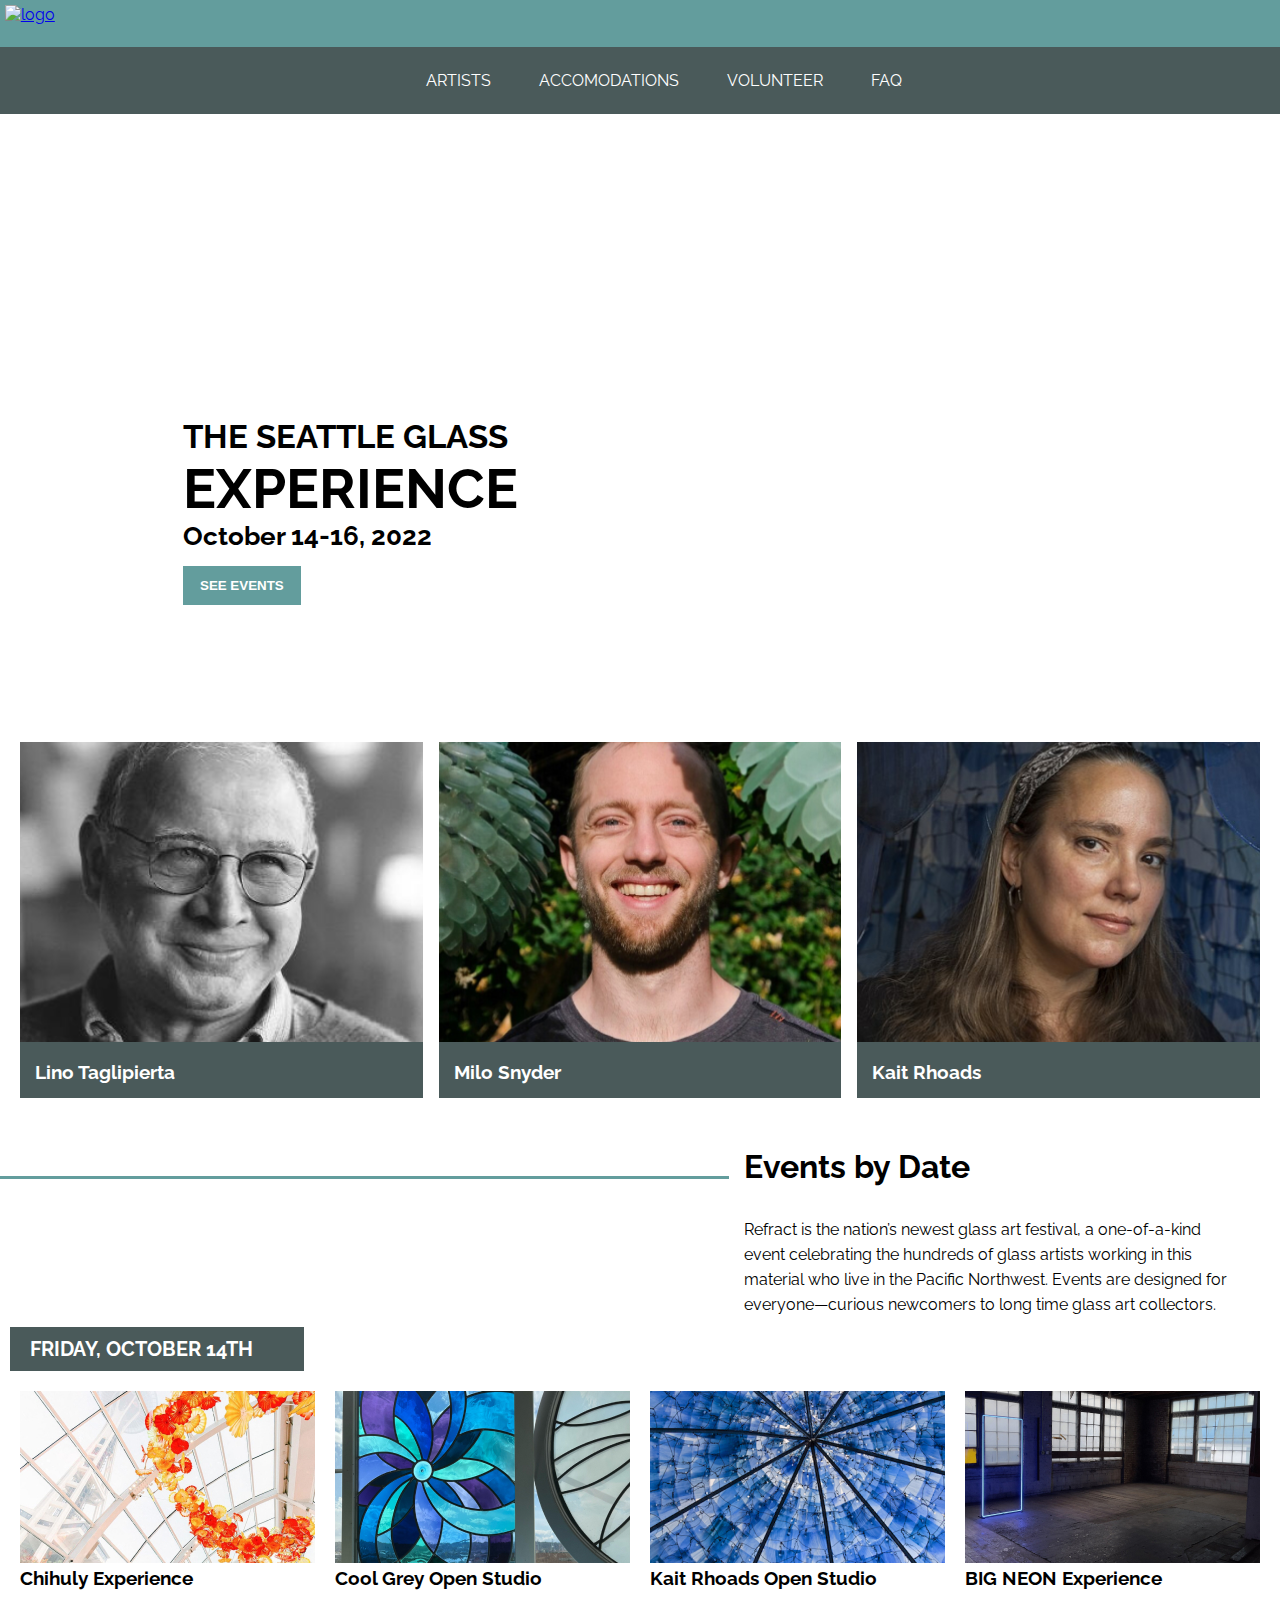
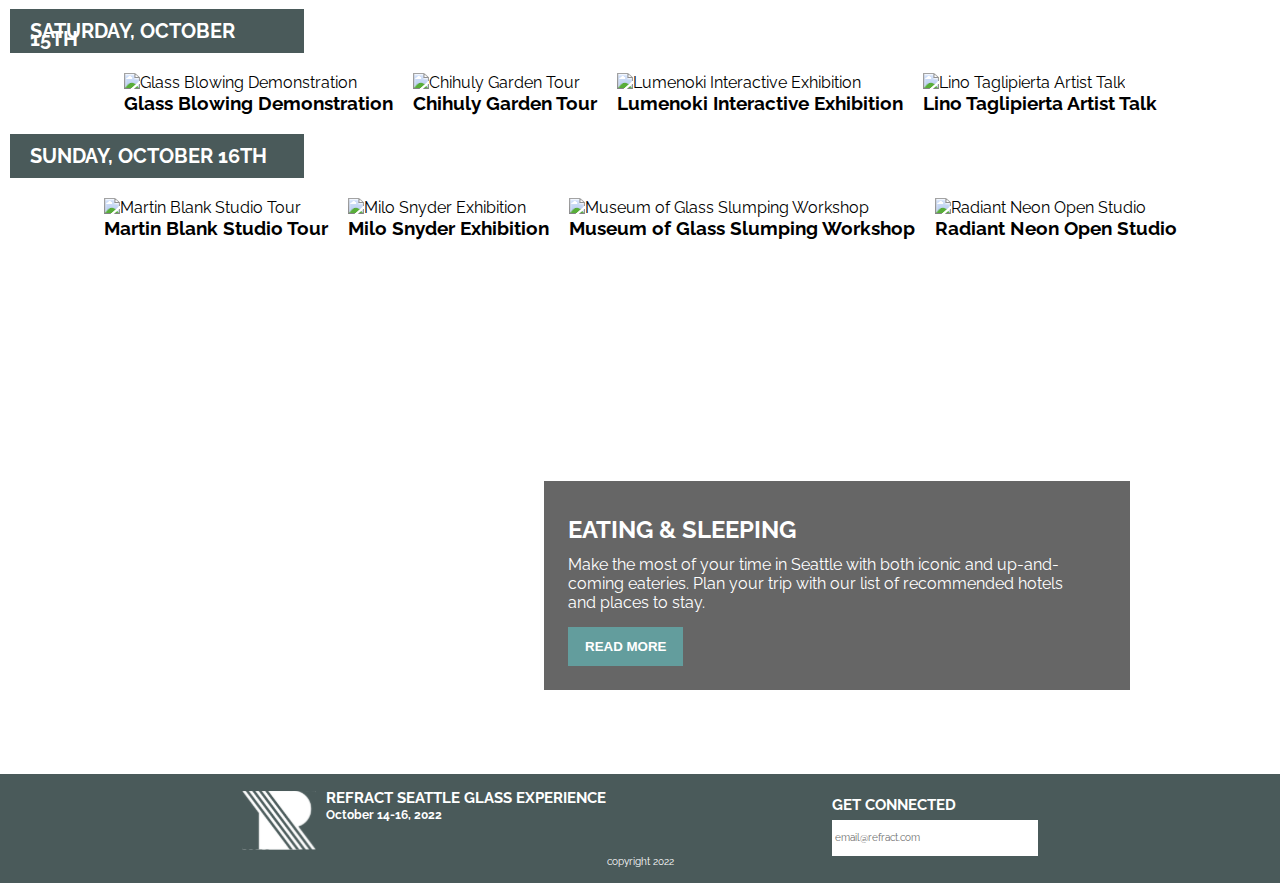
==== index.html @ 66108c9a "classwork 12-6" ====
<!DOCTYPE html>
<html lang="en">
<head>
    <meta charset="UTF-8">
    <meta http-equiv="X-UA-Compatible" content="IE=edge">
    <meta name="viewport" content="width=device-width, initial-scale=1.0">
    <title>Event Page</title>
    <link rel="stylesheet" href="style.css">
    <link rel="stylesheet" href="https://cdnjs.cloudflare.com/ajax/libs/font-awesome/6.2.0/css/all.min.css" integrity="sha512-xh6O/CkQoPOWDdYTDqeRdPCVd1SpvCA9XXcUnZS2FmJNp1coAFzvtCN9BmamE+4aHK8yyUHUSCcJHgXloTyT2A==" crossorigin="anonymous" referrerpolicy="no-referrer" />
</head>
<body>

<!--navigation-->

    <div class="top-nav">
        <div class="logo">
        <a href="index.html"><img src="images/Logo.svg" alt="logo"></a>
        </div>

        <div class="top-social">
            <i class="fa-brands fa-instagram"></i>
            <i class="fa-brands fa-square-facebook"></i>
        </div>

    </div>

    <div class="navigation">        
        <input type="checkbox" id="nav-toggle" class="nav-toggle">
        <label for="nav-toggle" class="nav-toggle-label">
          <span><i class="fa-solid fa-bars"></i></span>  
        </label>
        
        <nav>
            <ul>
                <li><a href="artists.html">Artists</a></li>
                <li><a href="Accomodations.html">Accomodations</a><li>
                <li><a href="Volunteer.html">Volunteer</a><li></li>
                <li><a href="FAQ.html">FAQ</a></li>
            </ul>
        </nav>
      </div>
    
<!--hero-->

      <div class="content-hero">
        <div class="container-hero">

        <div class="hero-title">
        <h2>The Seattle Glass</h2>
        <h1> Experience</h1>
        <h3>October 14-16, 2022</h3>
        <button>SEE EVENTS</button>
        </div>
          
       
         </div>   
         </div> 

<!--artist cards-->

         <div class="container-card">

            <div class="artist-card">
             <img src="images/lino.jpg" alt="Lino Taglipierta">   
            <h3>Lino Taglipierta</h3>
            </div>   

            <div class="artist-card">
                <img src="images/milo.jpg" alt="Milo Snyder">
            <h3>Milo Snyder</h3>
            </div>  

            <div class="artist-card">
                <img src="images/kait.jpg" alt="Kait Rhoads">
            <h3>Kait Rhoads</h3>
            </div>  

        </div> 


<!--events section-->

<div class="events">
   
    <div class="line">
        <p></p>
    </div>
   <div class="events-content"> 
<h1>Events by Date</h1>
<p>Refract is the nation’s newest glass art festival, a one-of-a-kind event celebrating the hundreds of glass artists working in this material who live in the Pacific Northwest. Events are designed for everyone—curious newcomers to long time glass art collectors. </p>
</div>
</div>

<!--event dates and small cards-->

<!--ROW 1-->
<div class="events-title">
    <h2>Friday, October 14th</h2>
    </div>


<div class="container-events">


<div class="events-card">
    
     <img src="images/Event 1.jpg" alt="Chihuly Experience">   
    <h3>Chihuly Experience</h3>
    </div>  

 <div class="events-card">
    
    <img src="images/Event 2.jpg" alt="Cool Grey Open Studio">   
   <h3>Cool Grey Open Studio</h3>
       </div> 

       <div class="events-card">
    
<img src="images/Event 3.jpg" alt="Kait Rhoads Open Studio">   
       <h3>Kait Rhoads Open Studio</h3>
           </div> 

           <div class="events-card">
    
<img src="images/Event 4.jpg" alt="BIG NEON Experience">   
           <h3>BIG NEON Experience</h3>
               </div> 

    </div>

<!--ROW 2-->
    <div class="events-title">
        <h2>Saturday, October 15th</h2>
        </div>
    
    
    <div class="container-events">
    
    
    <div class="events-card">
        
         <img src="images/Event 5.jpg" alt="Glass Blowing Demonstration">   
        <h3>Glass Blowing Demonstration</h3>
        </div>  
    
     <div class="events-card">
        
        <img src="images/Event 6.jpg" alt="Chihuly Garden Tour">   
       <h3>Chihuly Garden Tour</h3>
           </div> 
    
           <div class="events-card">
        
    <img src="images/Event 7.jpg" alt="Lumenoki Interactive Exhibition">   
           <h3>Lumenoki Interactive Exhibition</h3>
               </div> 
    
               <div class="events-card">
        
    <img src="images/Event 8.jpg" alt="Lino Taglipierta Artist Talk">   
               <h3>Lino Taglipierta Artist Talk</h3>
                   </div> 
    
        </div>

<!--ROW 3-->
    <div class="events-title">
        <h2>Sunday, October 16th</h2>
        </div>
    
    
    <div class="container-events">
    
    
    <div class="events-card">
        
         <img src="images/Event 9.jpg" alt="Martin Blank Studio Tour">   
        <h3>Martin Blank Studio Tour</h3>
        </div>  
    
     <div class="events-card">
        
        <img src="images/Event 10.jpg" alt="Milo Snyder Exhibition">   
       <h3>Milo Snyder Exhibition</h3>
           </div> 
    
           <div class="events-card">
        
    <img src="images/Event 11 (1).jpg" alt="Museum of Glass Slumping Workshop">   
           <h3>Museum of Glass Slumping Workshop</h3>
               </div> 
    
               <div class="events-card">
        
    <img src="images/Event 12.jpg" alt="Radiant Neon Open Studio">   
               <h3>Radiant Neon Open Studio</h3>
                   </div> 
    
        </div>


<!--Eating and Sleeping bottom section-->


<div class="content-eating">
    <div class="eating-title">
        <h2>Eating & Sleeping</h2>

        <p>
            Make the most of your time in Seattle with both iconic 
            and up-and-coming eateries. Plan your trip with our list of recommended hotels and places to stay. 
            </p>
            <a href="accomodations.html"><button>READ MORE</button></a>
            
        </div>

</div>


<!--Footer-->


<footer>
        

    <div class="footer-content">
        <div class="footer-id">
            <div class="footer-logo">
                <img src="images/refract_whiteR 1.svg" alt="logo">
            </div>

            <div class="footer-title">
                <h2>Refract Seattle Glass Experience</h2>
                <h3>October 14-16, 2022</h3>
                <div class="bottom-social">
                    <i class="fa-brands fa-instagram"></i>
                    <i class="fa-brands fa-square-facebook"></i>
                </div>
                </div>
            </div>

            



        <div class="get-connected">
            <h2>GET CONNECTED</h2>
<form action="get connected">email@refract.com</form>

        </div>
    </div>

<div class="copyright">
<p>copyright 2022</p>
</div>
</footer>



<!--random comment-->

</body>
</html>
---- style.css ----
@import url('https://fonts.googleapis.com/css2?family=Raleway:wght@400;500;600;700&display=swap');


* {
    padding: 0;
    margin:  0;
}

    /* basic format / style */

body {
        color:white;
        font-family: 'Raleway', sans-serif;
    }


 h2 {
    font-family: 'Raleway', sans-serif;
    text-transform: uppercase;
 }   
button {
    padding: 10px 15px;
    margin-top: 15px;
    border: 2pt solid #639D9D;
    background: #639D9D;
    color: white;
    font-weight: bold;
  }

button:hover {
    padding: 10px 15px;
    margin-top: 15px;
    border: 2pt solid #639D9D;
    background: white;
    color: #639D9D;
}

    /* navigation */

.top-nav {
    background: #639D9D;
    display: flex;
    justify-content: space-between;
    padding: .3em;
    position: sticky;
    top: 0;
    z-index: 999;
}

.navigation {
    background: #4A5A5A;
    font-family: 'Raleway', sans-serif;
    font-weight: 400;
    text-transform: uppercase;
    text-align: center;
    position: fixed;
    width: 100%;
    z-index: 999;
      }

nav ul {
    
    display: flex;
    justify-content: center; 
    margin: 1.5em;
      }

nav a {
    color: white; 
    text-decoration: none;
    margin-left: 3em;
}

nav li {
    list-style-type: none;
      }

nav a:hover {
    color: #FEF1C1;
    }
      
.top-social i {
    font-size: 2em;
    color: white;
    margin: 5px;
}

.top-social i:hover {
    color: #FEF1C1;
}

.nav-toggle {
    display: none;
  }

  .nav-toggle-label {
    position: absolute;
    top: 0;
    left: 0;
    margin-left: 1em;
    height: 100%;
    display: flex;
    align-items: center;
  }
  
  .nav-toggle-label span {
      font-size: 1.5em;
    }

  .nav-toggle:checked ~ nav {
      transform: scale(1,1);
    }

    @media screen and (min-width: 600px) {
      .nav-toggle-label {
        display: none;
      }


    
    /* hero content */

.content-hero {
    height: 75vh;
    background-image:url(images/Hero\ Image\ \(2\).jpg) ;
    z-index:0;
    color: white;
    background-size: cover;
    position: relative;
}

.hero-title {
    padding: 1.5em;
    background: rgba(255,255,255, .9);
    color: black;
    font-family: 'Raleway', sans-serif;
    position: absolute;
    top: 30%;
    left: 150px;
    font-size: 22px;
}

.hero-title h1 {
  text-transform: uppercase;
  font-size: 55px;
}


/*
.container-hero {
    width: 80%;
    margin: 0 auto;
    padding-top: 5em;
    
    }
    */



    /* cards content */

    .container-card {
        display: grid;
        grid-template-columns: repeat(3, 1fr);
        gap: 1em;
        /* font-family: sans-serif;  */
        margin: 20px;
      }

    .artist-card {
        background: #4A5A5A;
    }

    .artist-card h3 {
        margin: 15px;
      }

      .artist-card img {
          width: 100%;
          height: 300px;
          object-fit: cover;
      }

  /* media quereies for artist cards */
      @media (max-width: 800px) {
        .container-card {
          grid-template-columns: repeat(2, 1fr);
        }
      }

      @media (max-width: 600px) {
        .container-card {
          display: block;
        }
      }


       /* events section */
.events {
    margin-top: 50px;
    display: flex;
    gap: 15px;
    align-items: flex-start;
}

/* events header and paragraph */
       .line {
        margin-top: 28px;
           width: 60%;
           border-top: solid 3px #639D9D;
       }
       .events-content {
           width: 40%;
           padding-right: 50px;
       }
       .events h1 {
        color: black;
        margin-right: 20px;
        margin-bottom: 1em;
       }

       .events-content p {
           color: black;
           margin-top: 15px;
           font-size: 16px;
           line-height: 25px;
       }

/* event date and small cards */
       .events-title {
        padding: 1.5em;
        background: #4A5A5A;
        position: relative;
        margin: 10px;
        width: 255px;
        height: 5px;
        line-height: 8px;
        font-size: 13px;
        z-index: 0;
    }

       .container-events {
        display: flex;
        justify-content: center;
        flex: 25%;
        margin: 10px;
    }

    .container-events h2 {
        color: black;
        background:rgba(255,255,255, .3);
    }

       .events-card {
            margin: 10px;
           object-fit: cover;
           background:white;
            color: black;
            column-gap: 10px;
       }

       .events-card img {
            width:100%;
           object-fit:cover;
       }

/* events cards media queries */

       @media screen and (max-width: 800px) {
        .container-events {
            display: flex;
            flex-wrap: wrap;
            flex: 50%;
            margin: 10px;
        }

        .events-title {
            padding: 1.5em;
        }
      }

       @media screen and (max-width: 600px) {
        .container-events {
        flex-direction: column;
        column-gap: 20px;
        row-gap: 100px;
        margin: 38px;
        }

        
      }



/* Eating and Sleeping bottom section */

.content-eating {
    height: 50vh;
    background-image:url(images/eat-sleep-background.jpg) ;
    z-index:0;
    color: white;
    background-size: cover;
    position: relative;
    margin-top: 75px;
}

.eating-title {
    padding: 1.5em;
    background: rgba(0,0,0, .6);
    position: absolute;
    top: 35%;
    right: 150px;
    width: 40%;
    padding-right: 50px;
}

.eating p {
    position: absolute;
    font-size: 16px;
    line-height: 25px;
}

.eating-title h2 {
  line-height: 50px;
}



/* ARTISTS PAGE */

/* hero content */

.content-hero-artists {
    height: 60vh;
    background-image:url(images/featured-artists-hero\ \(1\).jpg) ;
    z-index:0;
    color: white;
    background-size: cover;
    position: relative;
}

.hero-title {
    padding: 1.5em;
    background: rgba(255,255,255, .3);
    color: black;
    position: absolute;
    top: 50%;
    left: 150px;
}

 
/* artist bios and cards */


/* LINO */
.container-images {
    margin: 40px auto;
    width: 80%;
    display: flex;
    justify-content: center;
    gap: 1em;
  }

  .container-images div {
      flex: 1;
  }
  
 
  .card {
    background: #4A5A5A;
    padding: 2em;
    line-height: 1.3em;
  }

  .card p {
    line-height: 25px;
  }

.card-image div {
    height: 50%;
}

.card-image div:first-child {
    padding-bottom: 1em;
}

  .card-image img {
      width: 100%;
      height: 100%;
      object-fit: cover;
  }

  .profile h3 {
    line-height: 40px;
  }


  /* MILO */

  




/* EATING & SLEEPING PAGE */

/* hero content */

.content-hero-eating {
    height: 60vh;
    background-image:url(images/eat-sleep-hero.jpg) ;
    z-index:0;
    color: white;
    background-size: cover;
    position: relative;
}

.hero-title {
    padding: 1.5em;
    background: rgba(255,255,255, .3);
    color: black;
    position: absolute;
    top: 50%;
    left: 150px;
}


/* hotels content */

 .container-hotel {
        max-width: 900px;
        margin: auto;
        overflow: auto;
        padding: 2rem;
      }

  


  .hotel-img {
      width: 100%;
      height: 300px;
      object-fit: cover;
  }

  .hotel-info {
    width: 100%;
    height: 300px;
    object-fit: cover;
    color: black;
  }

  .card-hotel {
    display: flex;
    background: white;
    margin-left: 2rem;
    color: black;
    padding: 2em;
  }
  
  .card-hotel img {
    width: 400px;
    object-fit: cover;
  }
  
  .card-hotel h3 {
    margin-bottom: 15px;
  }

.card-hotel p {
  margin-top: 15px;
}
  
  
  .card-hotel > div {
    padding: 2rem;
  }
  
  
  .card-hotel a {
    display: inline-block;
    padding: .8rem 1.8rem;
    margin-top: 2rem;
    border: 2pt solid #639D9D;
    background: #639D9D;
    color: white;
    font-weight: bold;
    text-decoration: none;
    text-transform: uppercase;
  }
  
  .card-hotel a:hover {
    border: 2pt solid #639D9D;
    background: white;
    color: #639D9D;
  }

  .hotel-line {
    width: 30%;
    border-top: solid 3px #639D9D;
  }
  
  
  @media(max-width: 700px) {
    .card-hotel {
      display: block;
    }
  }

/* food content */
  .card-food {
    display: flex;
    flex-direction: row-reverse;
    background: white;
    margin-left: 2rem;
    color: black;
    padding: 2em;
  }
  
  .card-food img {
    width: 400px;
    object-fit: cover;
  }
  
  .card-food h3 {
    margin-bottom: 15px;
  }

  .card-food p {
    margin-top: 15px;
  }

  .food-line {
    width: 30%;
    border-top: solid 3px #639D9D;
  }
  
  
  .card-food > div {
    padding: 2rem;
  }
  
  
  .card-food a {
    display: inline-block;
    padding: .8rem 1.8rem;
    margin-top: 2rem;
    border: 2pt solid #639D9D;
    background: #639D9D;
    color: white;
    font-weight: bold;
    text-decoration: none;
    text-transform: uppercase;
  }
  
  .card-food a:hover {
    border: 2pt solid #639D9D;
    background: white;
    color: #639D9D;
  }
  
  
  @media(max-width: 700px) {
    .card-food {
      display: block;
    }
  }
  





/* VOLUNTEER PAGE */

/* hero content */

.content-hero-volunteer {
    height: 60vh;
    background-image:url(images/volunteer-hero.jpg) ;
    z-index:0;
    color: white;
    background-size: cover;
    position: relative;
}

.hero-title {
    padding: 1.5em;
    background: rgba(255,255,255, .3);
    color: black;
    font-family: 'Raleway', sans-serif;
    position: absolute;
    top: 50%;
    left: 150px;
}


.intro {
    max-width: 700px;
    margin: 50px auto 0;
    display: flex;
    align-items: center;
}
.intro p {
    color: black;
}


.form-container {
    width: 700px;
    margin: 15px;
    display: flex;
    justify-content: center; 
    
  }

  .form-content {
    text-align: left;
  }
  
  .form {
    /* width: 620px; */
    padding: 3em;
    /* justify-content: center; */
  }
  
  form div {
    margin: 15px;
  }
  
  label {
    line-height: 2.5;
    font-size: .8em;
    margin: 10px;
  }
  
  form input {
    padding: 5px;
    width: 100%;
    border: none;
    border-bottom: 1px solid #333;
    border-left: 1px solid #333;
    
  }
  
  .agree input {
    width: auto;
  }
  
   /* background: rgba(255,255,255,.75) */




/* FAQ PAGE */

/* hero content */

.content-hero-faq {
    height: 60vh;
    background-image:url(images/FAQ-hero.jpg) ;
    z-index:0;
    color: white;
    background-size: cover;
    position: relative;
}

.hero-title {
    padding: 1.5em;
    background: rgba(255,255,255, .3);
    color: black;
    position: absolute;
    top: 50%;
    left: 150px;
}

.questions {
    color: black; 
    margin: 200px;
    margin-top: 50px;

}

.questions h3 {
    line-height: 25px;
    margin-top: 30px;
    font-family: 'Raleway', sans-serif;
}


.faq-card {
    display: flex;
    align-items: center;
    padding: 20px;
}

.faq-card image {
   padding: 55px;
}

.faq-card-content {
    padding: 55px;
}


/* Footer */

footer {
    background: #4A5A5A;
    text-align: left;
    padding: 1em;

}


.footer-id {
    display: flex;
    gap: 10px;
    font-size: 10px;
    line-height: 17px;
}




.footer-content {
    display: flex;
    justify-content: space-evenly;
}

footer img {
    height: 60px;
}

.bottom-social i {
    font-size: 25px;
    color: white;
    line-height: 35px;
}

.get-connected {
    font-size: 10px;
    line-height: 3em;
}

form {
    width: 200px;
    background:white;
    color: #6e6e6e;
    padding: 3px;
  } 

.copyright p {
    text-align: center;
    font-size: 10px;
}
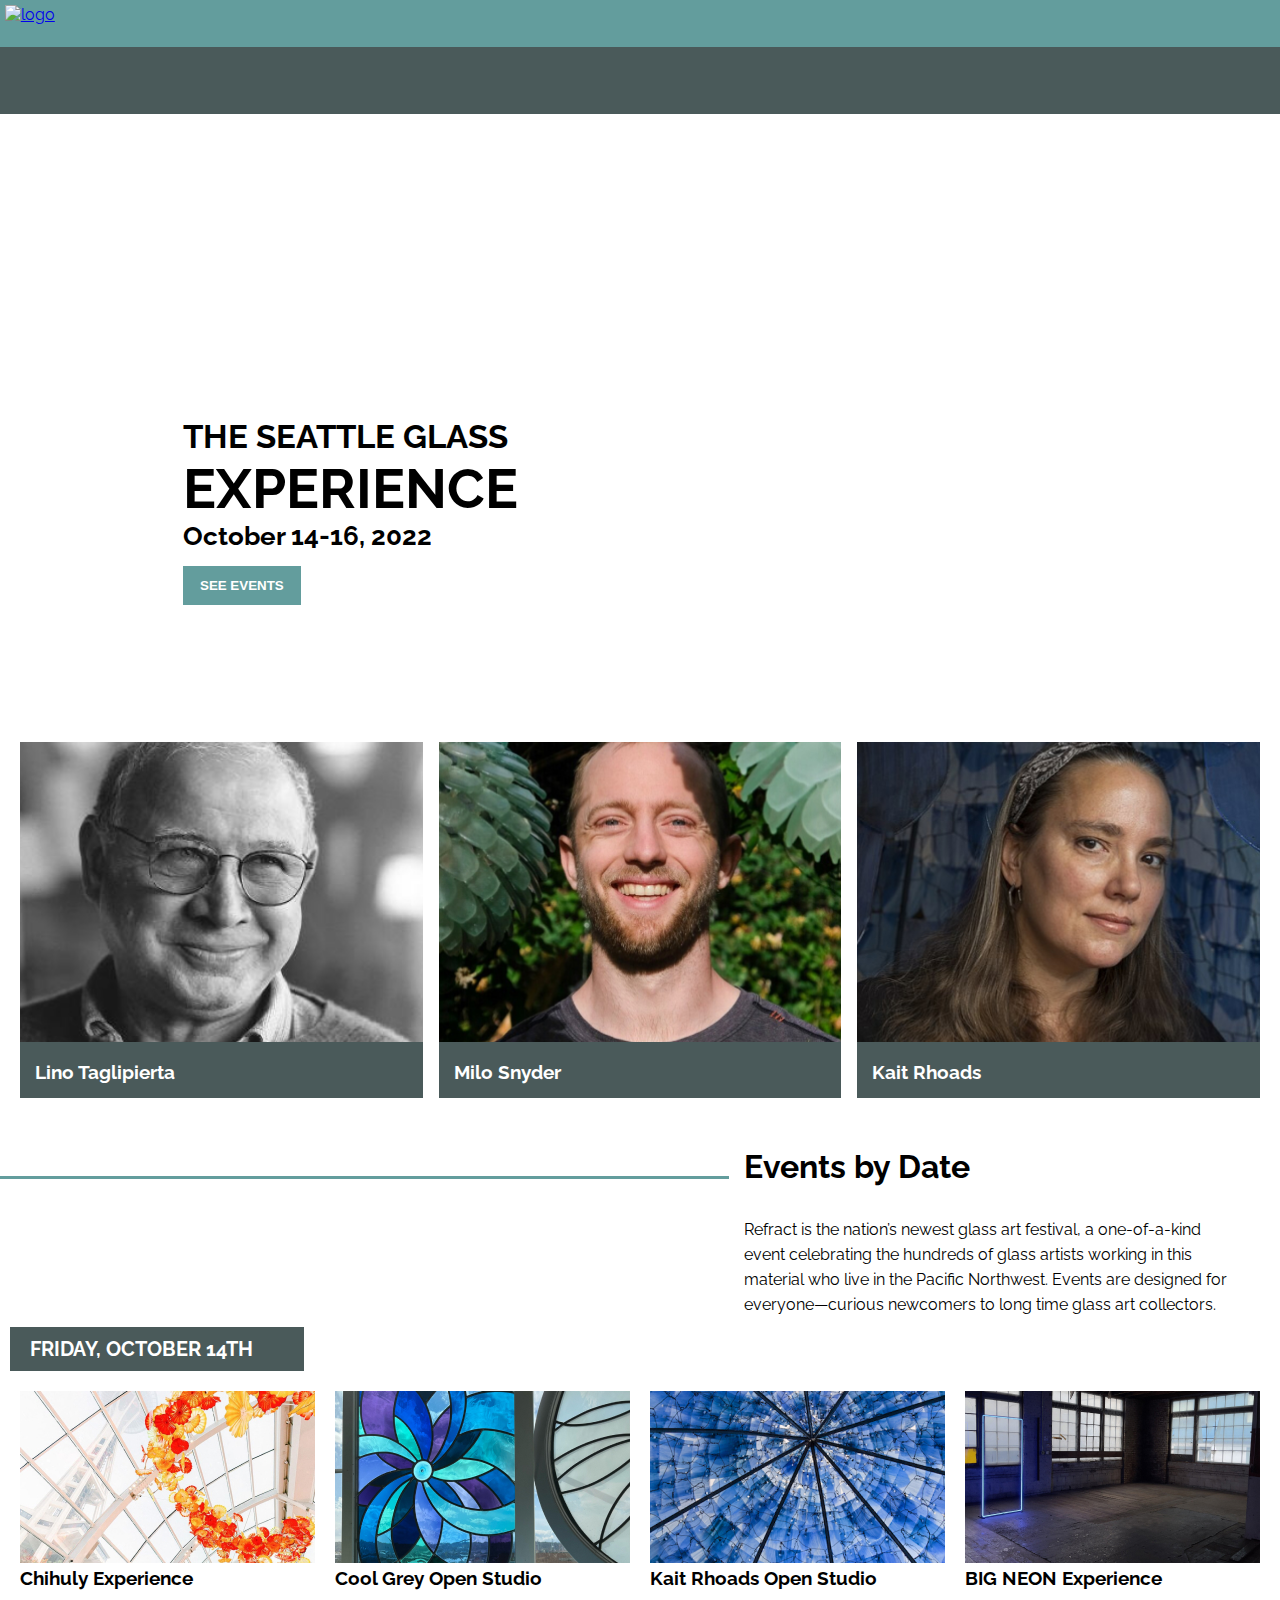
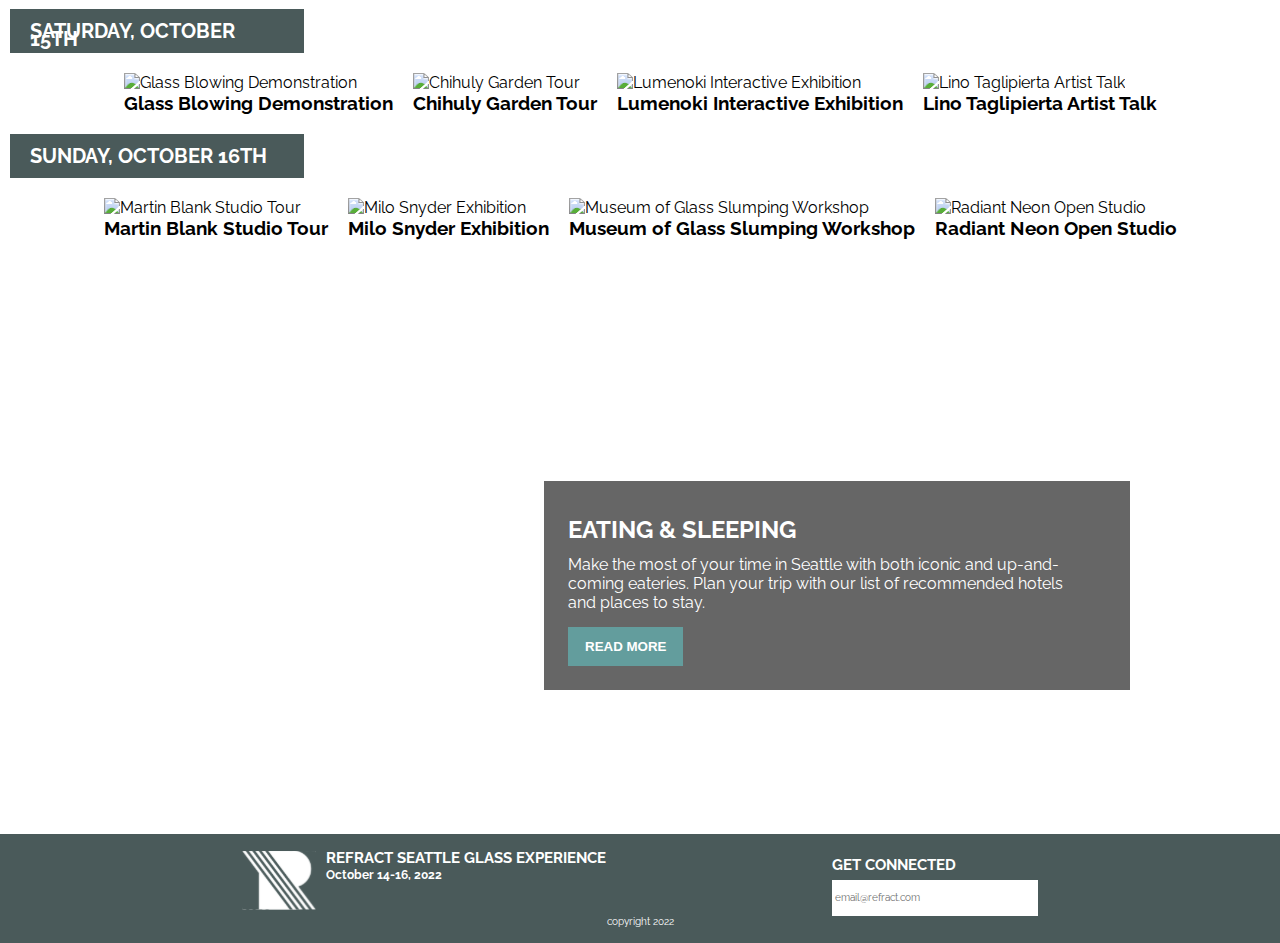
==== commit 42cff76e: "no" ====
--- a/index.html
+++ b/index.html
@@ -33,8 +33,8 @@
         <nav>
             <ul>
                 <li><a href="artists.html">Artists</a></li>
-                <li><a href="Accomodations.html">Accomodations</a><li>
-                <li><a href="Volunteer.html">Volunteer</a><li></li>
+                <li><a href="Accomodations.html">Accomodations</a></li>
+                <li><a href="Volunteer.html">Volunteer</a></li>
                 <li><a href="FAQ.html">FAQ</a></li>
             </ul>
         </nav>
--- a/style.css
+++ b/style.css
@@ -9,7 +9,7 @@
     /* basic format / style */
 
 body {
-        color:white;
+        color:black;
         font-family: 'Raleway', sans-serif;
     }
 
@@ -17,6 +17,7 @@
  h2 {
     font-family: 'Raleway', sans-serif;
     text-transform: uppercase;
+    
  }   
 button {
     padding: 10px 15px;
@@ -69,6 +70,7 @@
     color: white; 
     text-decoration: none;
     margin-left: 3em;
+    opacity: 0;
 }
 
 nav li {
@@ -96,25 +98,52 @@
   .nav-toggle-label {
     position: absolute;
     top: 0;
-    left: 0;
-    margin-left: 1em;
+    right: 0;
+    margin-right: 1em;
     height: 100%;
     display: flex;
     align-items: center;
   }
+
+ 
+
+
   
   .nav-toggle-label span {
       font-size: 1.5em;
+      color: white;
     }
 
   .nav-toggle:checked ~ nav {
       transform: scale(1,1);
-    }
-
+      
+    }
+
+  .nav-toggle:checked ~ nav a {
+    opacity: 1;
+    transform-origin: top;
+    transition: opacity 250ms ease-in-out 250ms;
+    
+  }
+
+
+ 
+
+  
+  
+    
     @media screen and (min-width: 600px) {
-      .nav-toggle-label {
-        display: none;
-      }
+        .nav-toggle-label {
+          display: none;
+        }
+
+          
+          
+          
+        }
+
+  
+       
 
 
     
@@ -124,7 +153,7 @@
     height: 75vh;
     background-image:url(images/Hero\ Image\ \(2\).jpg) ;
     z-index:0;
-    color: white;
+    color: black;
     background-size: cover;
     position: relative;
 }
@@ -144,6 +173,17 @@
   text-transform: uppercase;
   font-size: 55px;
 }
+
+.hero-title h2 {
+  color: black;
+}
+
+@media screen and (min-width: 200px) {
+  .content-hero {
+    height: 75vh;
+    background-size: cover;
+    position: relative;
+  }
 
 
 /*
@@ -173,6 +213,7 @@
 
     .artist-card h3 {
         margin: 15px;
+        color: white;
       }
 
       .artist-card img {
@@ -230,6 +271,7 @@
        .events-title {
         padding: 1.5em;
         background: #4A5A5A;
+        color: white;
         position: relative;
         margin: 10px;
         width: 255px;
@@ -368,6 +410,7 @@
  
   .card {
     background: #4A5A5A;
+    color: white;
     padding: 2em;
     line-height: 1.3em;
   }
@@ -394,8 +437,6 @@
     line-height: 40px;
   }
 
-
-  /* MILO */
 
   
 
@@ -678,6 +719,7 @@
     color: black; 
     margin: 200px;
     margin-top: 50px;
+    
 
 }
 
@@ -707,8 +749,10 @@
 
 footer {
     background: #4A5A5A;
+    color: white;
     text-align: left;
     padding: 1em;
+    margin-top: 60px;
 
 }
 
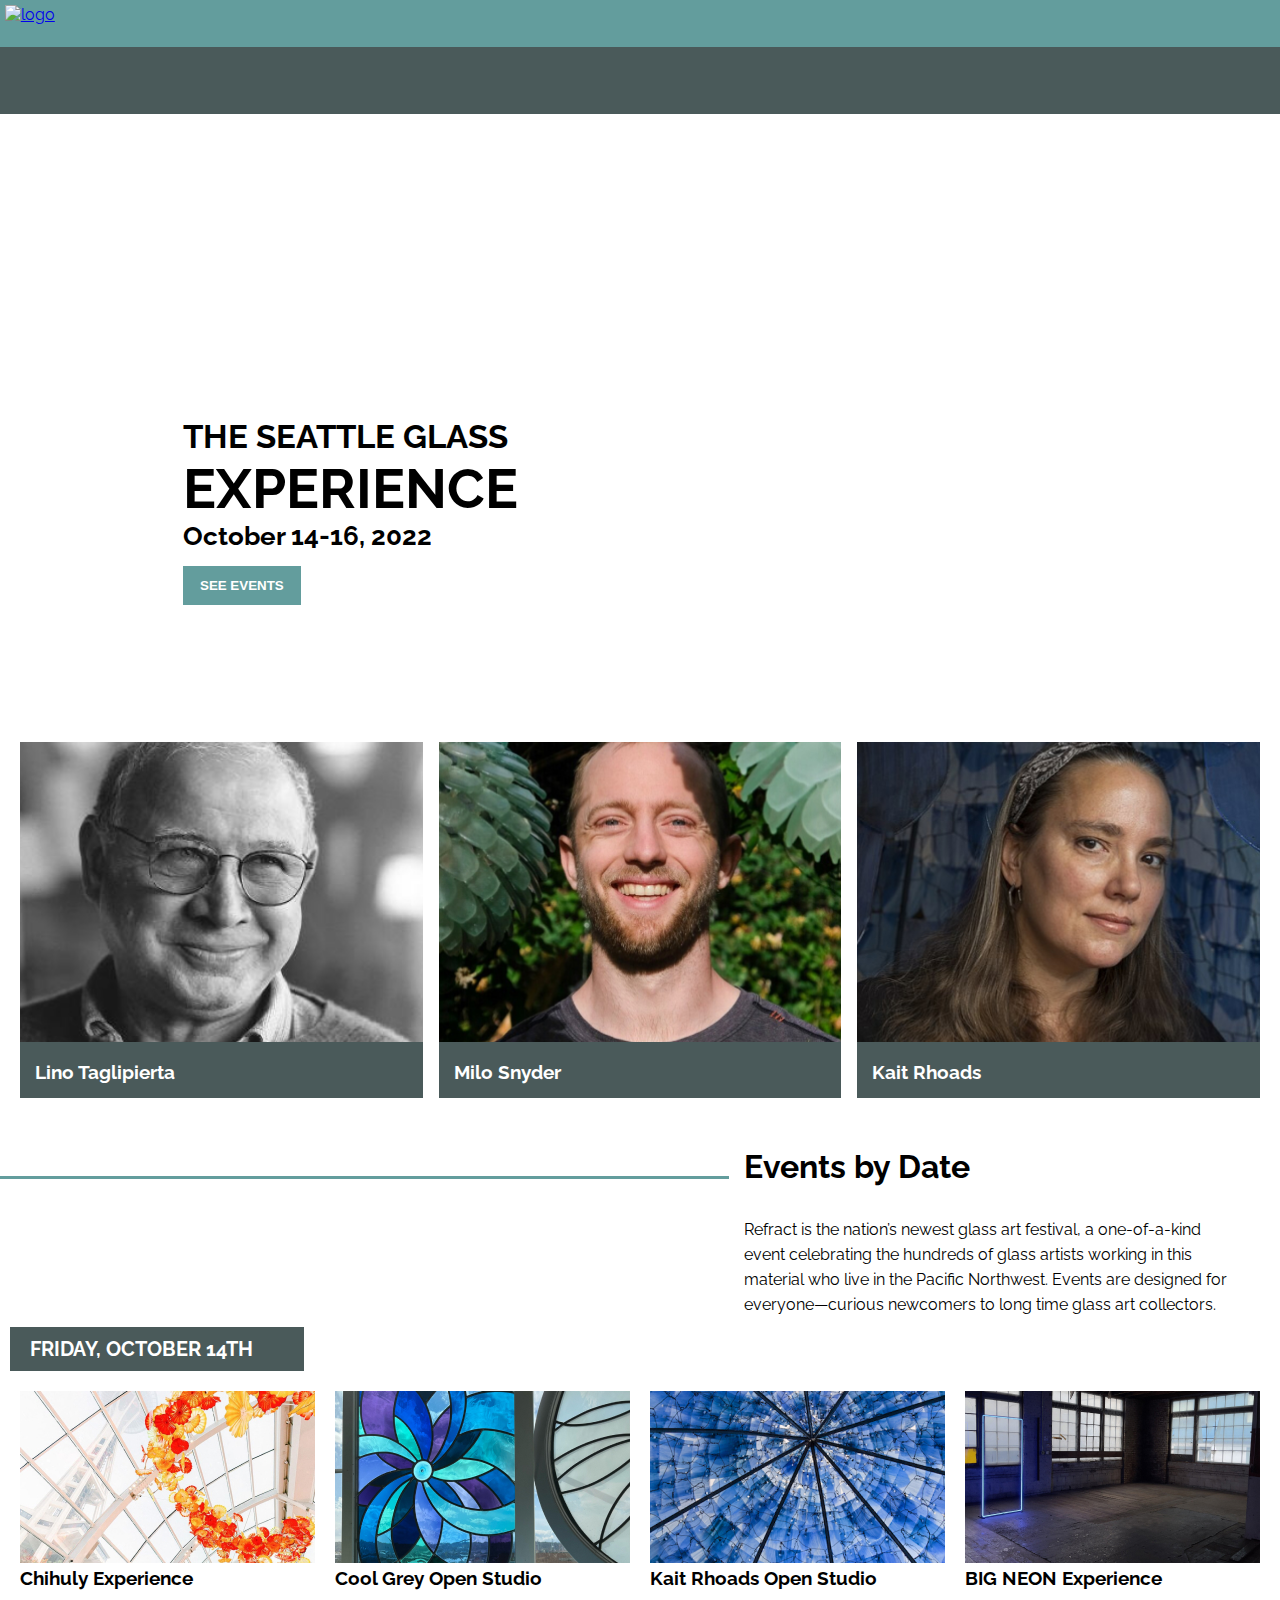
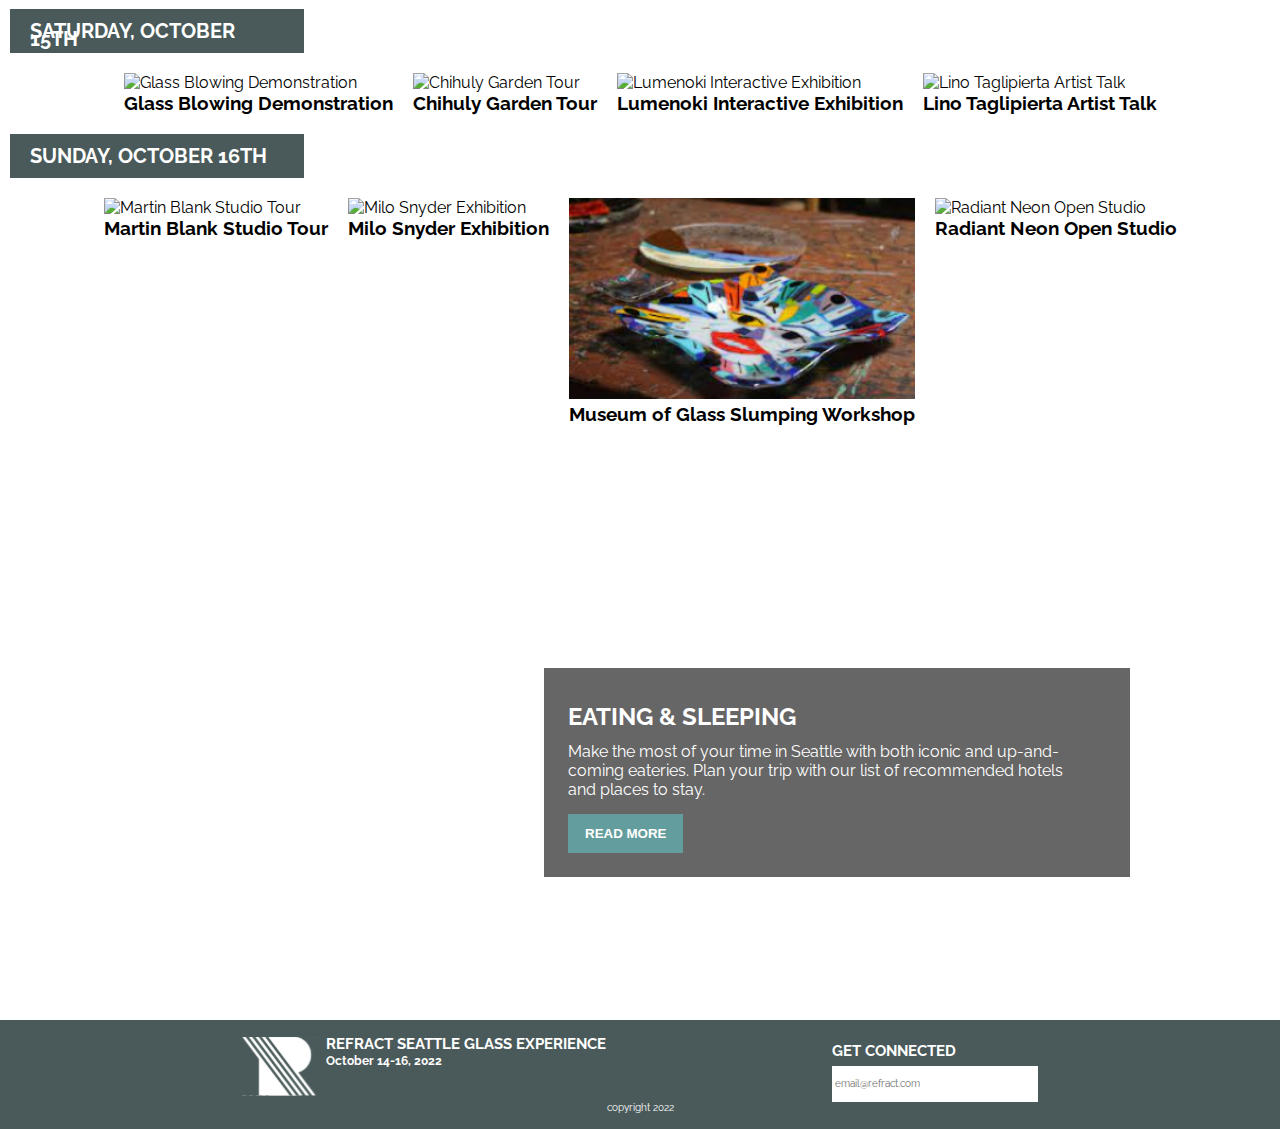
==== commit f303b697: "update images" ====
--- a/index.html
+++ b/index.html
@@ -139,25 +139,25 @@
     
     <div class="events-card">
         
-         <img src="images/Event 5.jpg" alt="Glass Blowing Demonstration">   
+         <img src="images/event 5.jpg" alt="Glass Blowing Demonstration">   
         <h3>Glass Blowing Demonstration</h3>
         </div>  
     
      <div class="events-card">
         
-        <img src="images/Event 6.jpg" alt="Chihuly Garden Tour">   
+        <img src="images/event 6.jpg" alt="Chihuly Garden Tour">   
        <h3>Chihuly Garden Tour</h3>
            </div> 
     
            <div class="events-card">
         
-    <img src="images/Event 7.jpg" alt="Lumenoki Interactive Exhibition">   
+    <img src="images/event 7.jpg" alt="Lumenoki Interactive Exhibition">   
            <h3>Lumenoki Interactive Exhibition</h3>
                </div> 
     
                <div class="events-card">
         
-    <img src="images/Event 8.jpg" alt="Lino Taglipierta Artist Talk">   
+    <img src="images/event 8.jpg" alt="Lino Taglipierta Artist Talk">   
                <h3>Lino Taglipierta Artist Talk</h3>
                    </div> 
     
@@ -174,25 +174,25 @@
     
     <div class="events-card">
         
-         <img src="images/Event 9.jpg" alt="Martin Blank Studio Tour">   
+         <img src="images/event 9.jpg" alt="Martin Blank Studio Tour">   
         <h3>Martin Blank Studio Tour</h3>
         </div>  
     
      <div class="events-card">
         
-        <img src="images/Event 10.jpg" alt="Milo Snyder Exhibition">   
+        <img src="images/event 10.jpg" alt="Milo Snyder Exhibition">   
        <h3>Milo Snyder Exhibition</h3>
            </div> 
     
            <div class="events-card">
         
-    <img src="images/Event 11 (1).jpg" alt="Museum of Glass Slumping Workshop">   
+    <img src="images/event 11 (1).jpg" alt="Museum of Glass Slumping Workshop">   
            <h3>Museum of Glass Slumping Workshop</h3>
                </div> 
     
                <div class="events-card">
         
-    <img src="images/Event 12.jpg" alt="Radiant Neon Open Studio">   
+    <img src="images/event 12.jpg" alt="Radiant Neon Open Studio">   
                <h3>Radiant Neon Open Studio</h3>
                    </div> 
     
@@ -226,7 +226,7 @@
     <div class="footer-content">
         <div class="footer-id">
             <div class="footer-logo">
-                <img src="images/refract_whiteR 1.svg" alt="logo">
+                <a href="index.html"><img src="images/refract_whiteR 1.svg" alt="logo"></a>
             </div>
 
             <div class="footer-title">
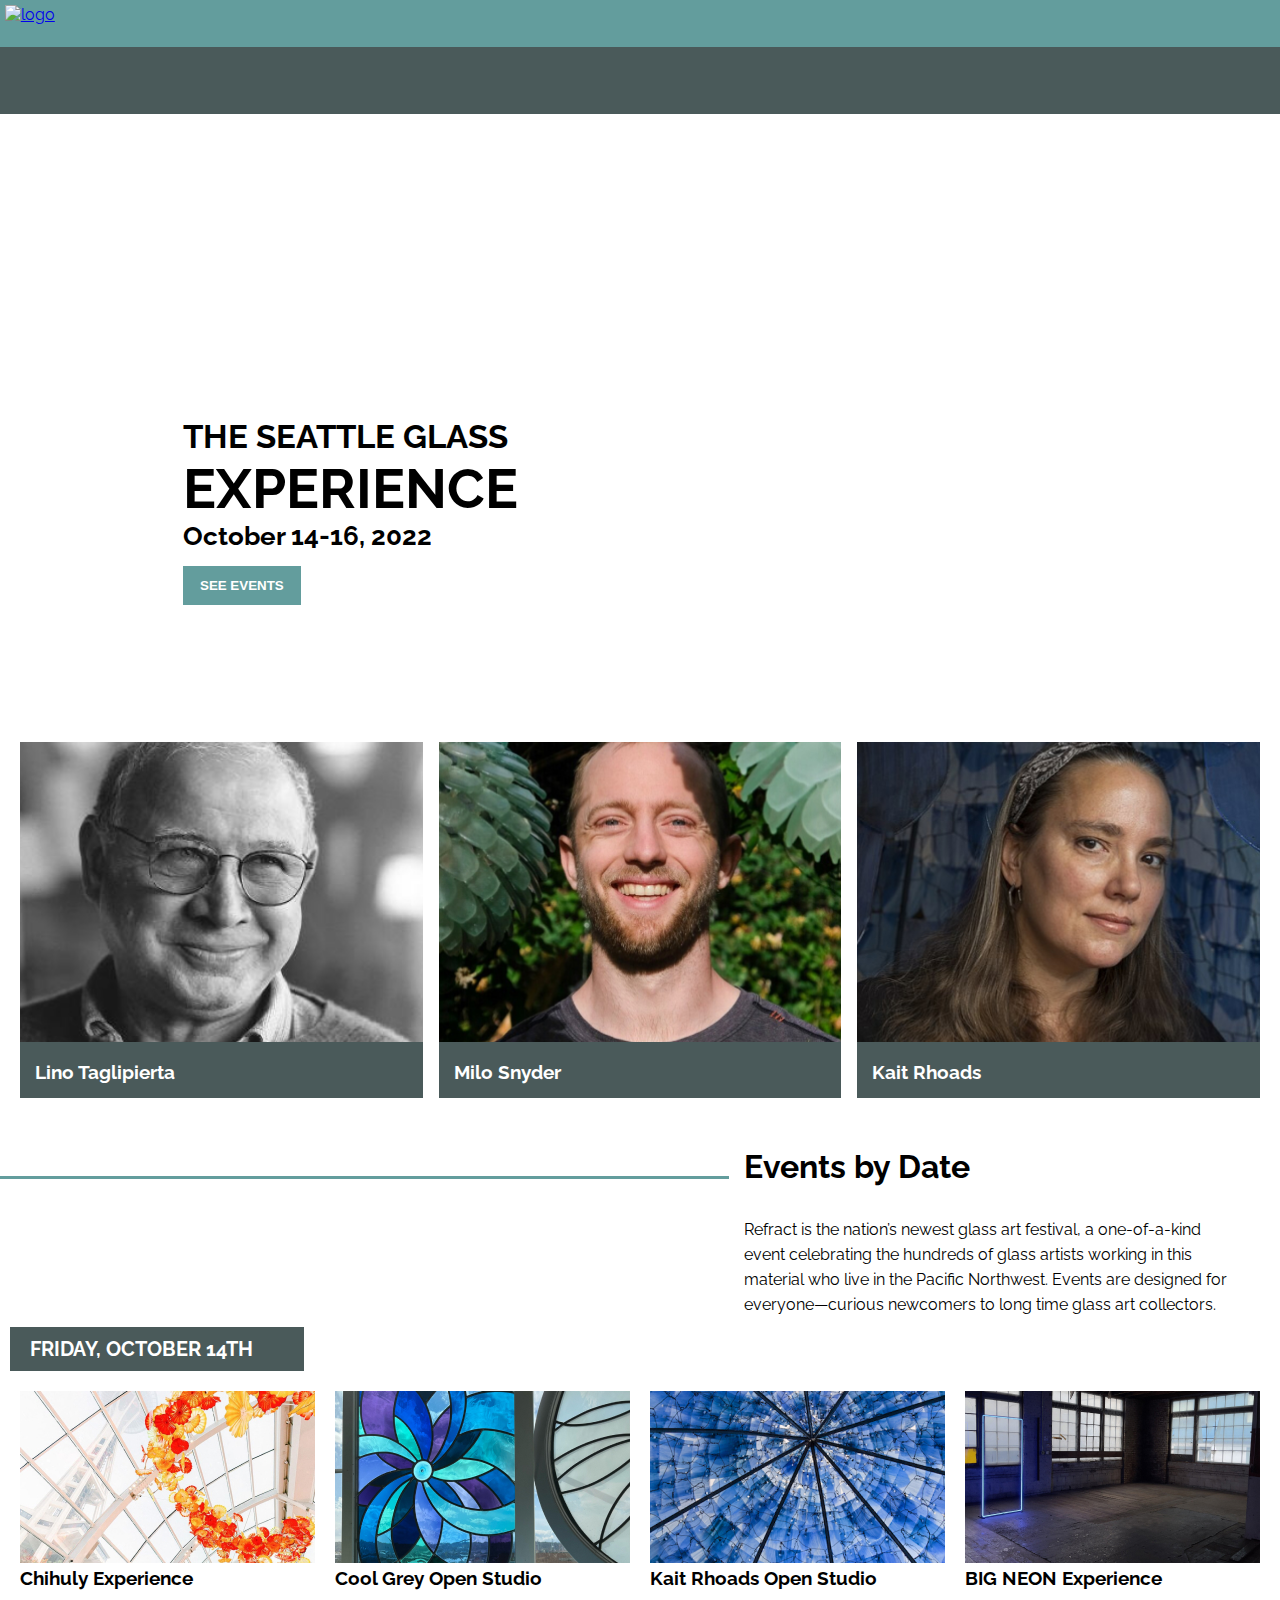
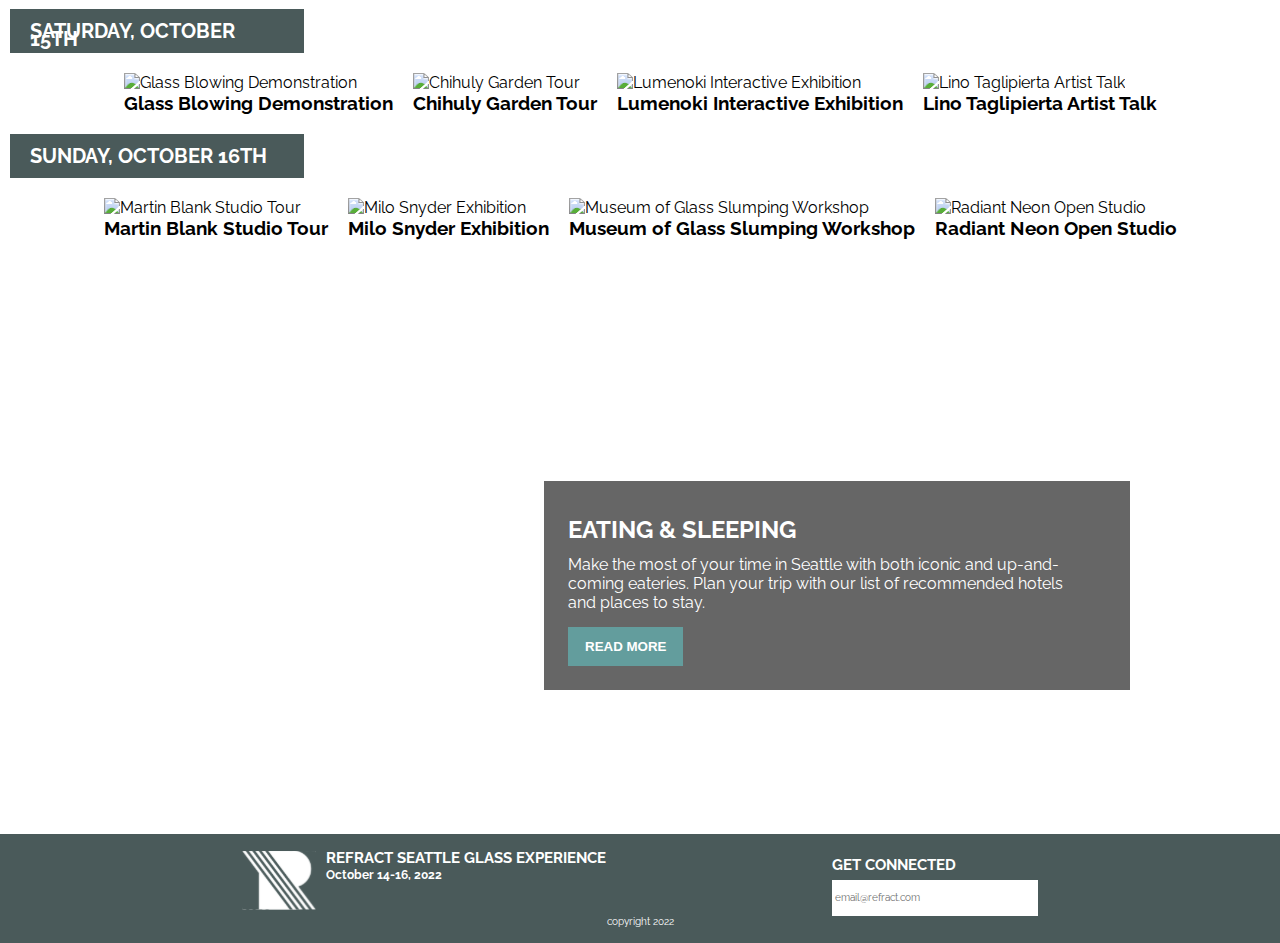
==== commit 261e79ea: "updated names" ====
--- a/index.html
+++ b/index.html
@@ -33,9 +33,9 @@
         <nav>
             <ul>
                 <li><a href="artists.html">Artists</a></li>
-                <li><a href="Accomodations.html">Accomodations</a></li>
-                <li><a href="Volunteer.html">Volunteer</a></li>
-                <li><a href="FAQ.html">FAQ</a></li>
+                <li><a href="accomodations.html">Accomodations</a></li>
+                <li><a href="volunteer.html">Volunteer</a></li>
+                <li><a href="faq.html">FAQ</a></li>
             </ul>
         </nav>
       </div>
@@ -139,25 +139,25 @@
     
     <div class="events-card">
         
-         <img src="images/event 5.jpg" alt="Glass Blowing Demonstration">   
+         <img src="images/Event 5.jpg" alt="Glass Blowing Demonstration">   
         <h3>Glass Blowing Demonstration</h3>
         </div>  
     
      <div class="events-card">
         
-        <img src="images/event 6.jpg" alt="Chihuly Garden Tour">   
+        <img src="images/Event 6.jpg" alt="Chihuly Garden Tour">   
        <h3>Chihuly Garden Tour</h3>
            </div> 
     
            <div class="events-card">
         
-    <img src="images/event 7.jpg" alt="Lumenoki Interactive Exhibition">   
+    <img src="images/Event 7.jpg" alt="Lumenoki Interactive Exhibition">   
            <h3>Lumenoki Interactive Exhibition</h3>
                </div> 
     
                <div class="events-card">
         
-    <img src="images/event 8.jpg" alt="Lino Taglipierta Artist Talk">   
+    <img src="images/Event 8.jpg" alt="Lino Taglipierta Artist Talk">   
                <h3>Lino Taglipierta Artist Talk</h3>
                    </div> 
     
@@ -174,25 +174,25 @@
     
     <div class="events-card">
         
-         <img src="images/event 9.jpg" alt="Martin Blank Studio Tour">   
+         <img src="images/Event 9.jpg" alt="Martin Blank Studio Tour">   
         <h3>Martin Blank Studio Tour</h3>
         </div>  
     
      <div class="events-card">
         
-        <img src="images/event 10.jpg" alt="Milo Snyder Exhibition">   
+        <img src="images/Event 10.jpg" alt="Milo Snyder Exhibition">   
        <h3>Milo Snyder Exhibition</h3>
            </div> 
     
            <div class="events-card">
         
-    <img src="images/event 11 (1).jpg" alt="Museum of Glass Slumping Workshop">   
+    <img src="images/Event 11 (1).jpg" alt="Museum of Glass Slumping Workshop">   
            <h3>Museum of Glass Slumping Workshop</h3>
                </div> 
     
                <div class="events-card">
         
-    <img src="images/event 12.jpg" alt="Radiant Neon Open Studio">   
+    <img src="images/Event 12.jpg" alt="Radiant Neon Open Studio">   
                <h3>Radiant Neon Open Studio</h3>
                    </div> 
     
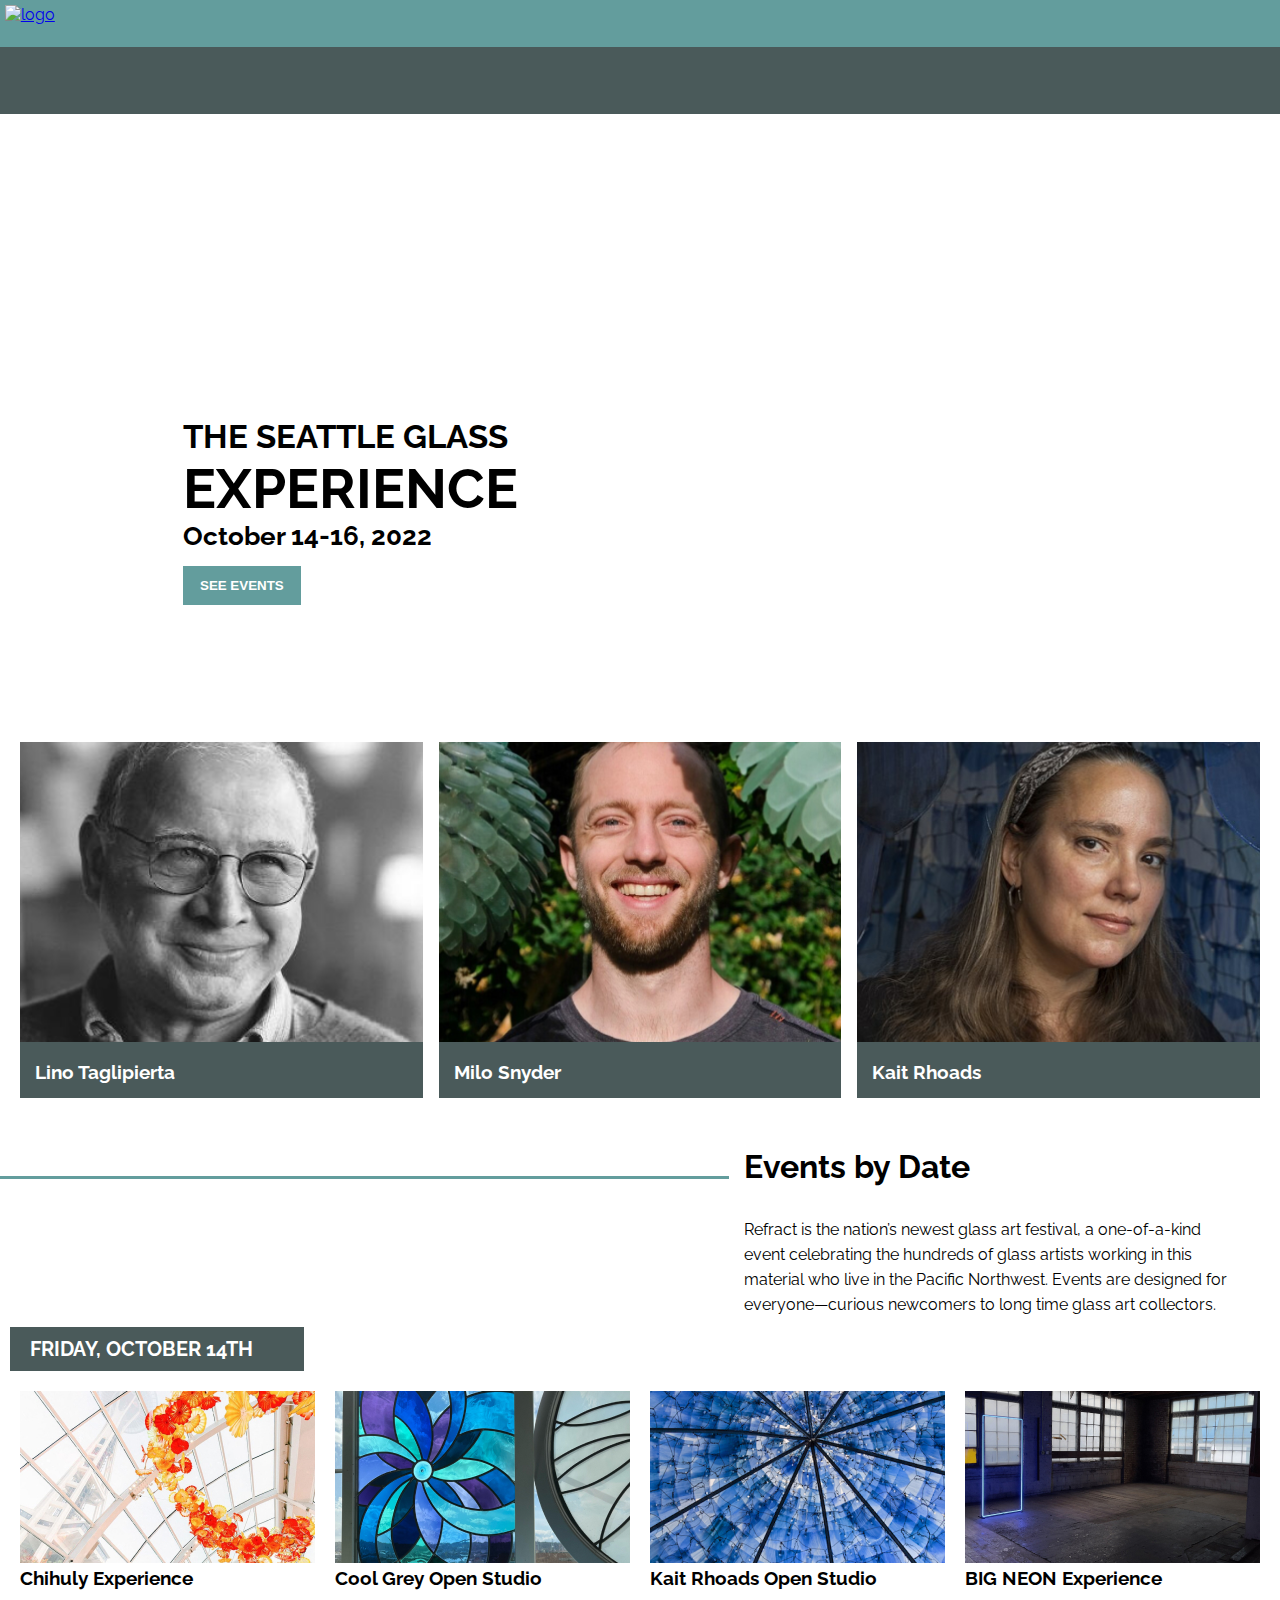
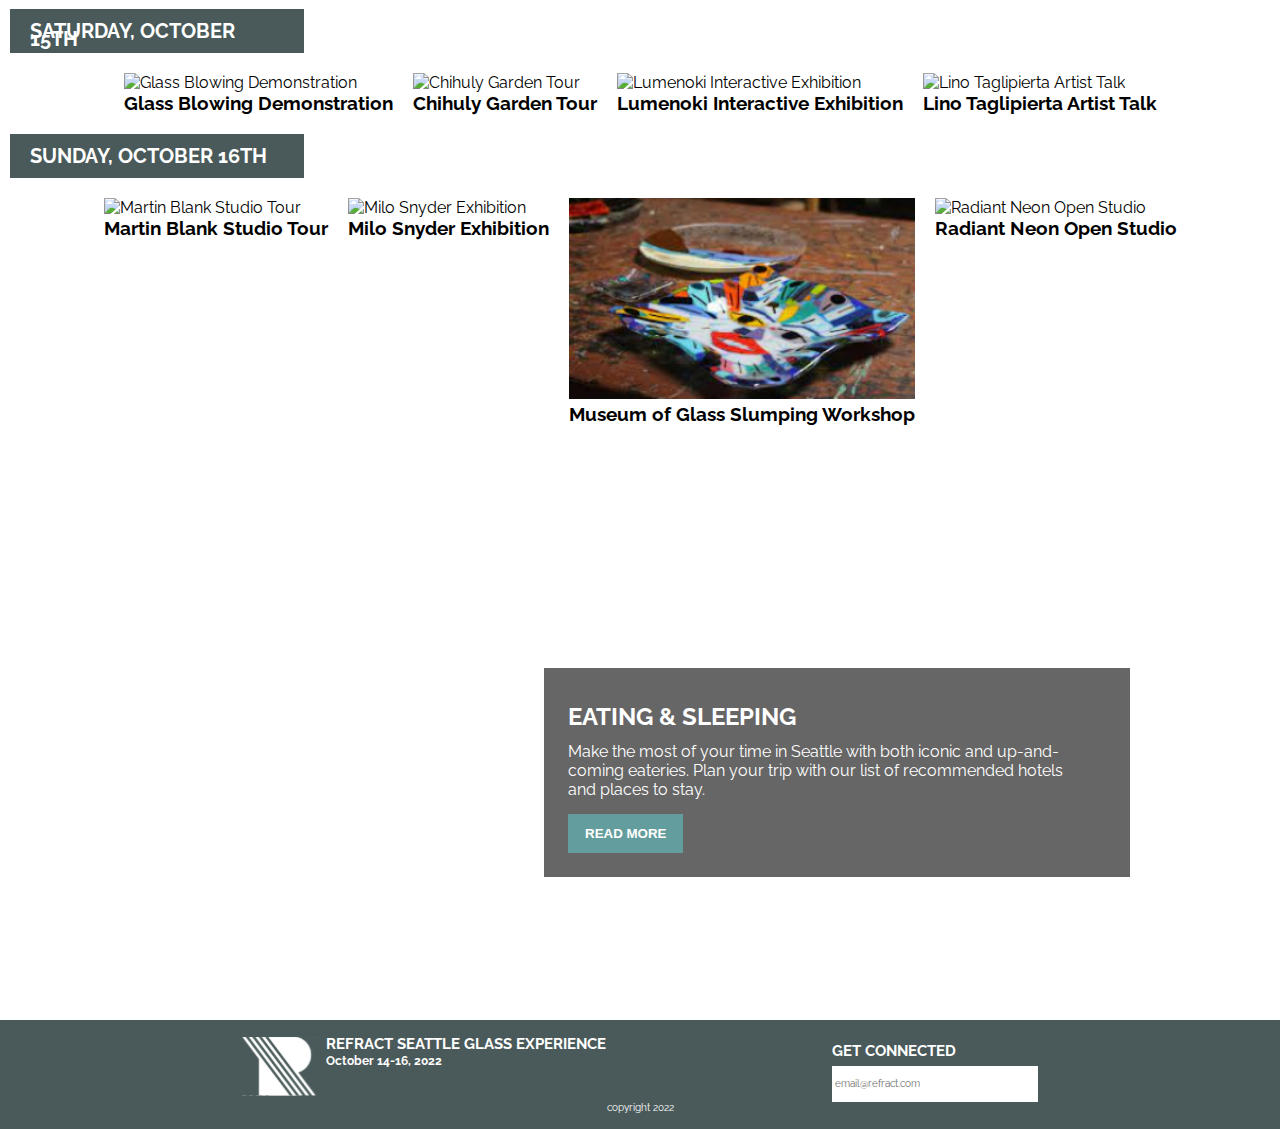
==== commit 15069231: "update names" ====
--- a/index.html
+++ b/index.html
@@ -33,9 +33,9 @@
         <nav>
             <ul>
                 <li><a href="artists.html">Artists</a></li>
-                <li><a href="accomodations.html">Accomodations</a></li>
-                <li><a href="volunteer.html">Volunteer</a></li>
-                <li><a href="faq.html">FAQ</a></li>
+            <li><a href="Accomodations.html">Accomodations</a><li>
+            <li><a href="Volunteer.html">Volunteer</a><li></li>
+            <li><a href="FAQ.html">FAQ</a></li>
             </ul>
         </nav>
       </div>
@@ -139,25 +139,25 @@
     
     <div class="events-card">
         
-         <img src="images/Event 5.jpg" alt="Glass Blowing Demonstration">   
+         <img src="images/event 5.jpg" alt="Glass Blowing Demonstration">   
         <h3>Glass Blowing Demonstration</h3>
         </div>  
     
      <div class="events-card">
         
-        <img src="images/Event 6.jpg" alt="Chihuly Garden Tour">   
+        <img src="images/event 6.jpg" alt="Chihuly Garden Tour">   
        <h3>Chihuly Garden Tour</h3>
            </div> 
     
            <div class="events-card">
         
-    <img src="images/Event 7.jpg" alt="Lumenoki Interactive Exhibition">   
+    <img src="images/event 7.jpg" alt="Lumenoki Interactive Exhibition">   
            <h3>Lumenoki Interactive Exhibition</h3>
                </div> 
     
                <div class="events-card">
         
-    <img src="images/Event 8.jpg" alt="Lino Taglipierta Artist Talk">   
+    <img src="images/event 8.jpg" alt="Lino Taglipierta Artist Talk">   
                <h3>Lino Taglipierta Artist Talk</h3>
                    </div> 
     
@@ -174,25 +174,25 @@
     
     <div class="events-card">
         
-         <img src="images/Event 9.jpg" alt="Martin Blank Studio Tour">   
+         <img src="images/event 9.jpg" alt="Martin Blank Studio Tour">   
         <h3>Martin Blank Studio Tour</h3>
         </div>  
     
      <div class="events-card">
         
-        <img src="images/Event 10.jpg" alt="Milo Snyder Exhibition">   
+        <img src="images/event 10.jpg" alt="Milo Snyder Exhibition">   
        <h3>Milo Snyder Exhibition</h3>
            </div> 
     
            <div class="events-card">
         
-    <img src="images/Event 11 (1).jpg" alt="Museum of Glass Slumping Workshop">   
+    <img src="images/event 11 (1).jpg" alt="Museum of Glass Slumping Workshop">   
            <h3>Museum of Glass Slumping Workshop</h3>
                </div> 
     
                <div class="events-card">
         
-    <img src="images/Event 12.jpg" alt="Radiant Neon Open Studio">   
+    <img src="images/event 12.jpg" alt="Radiant Neon Open Studio">   
                <h3>Radiant Neon Open Studio</h3>
                    </div> 
     
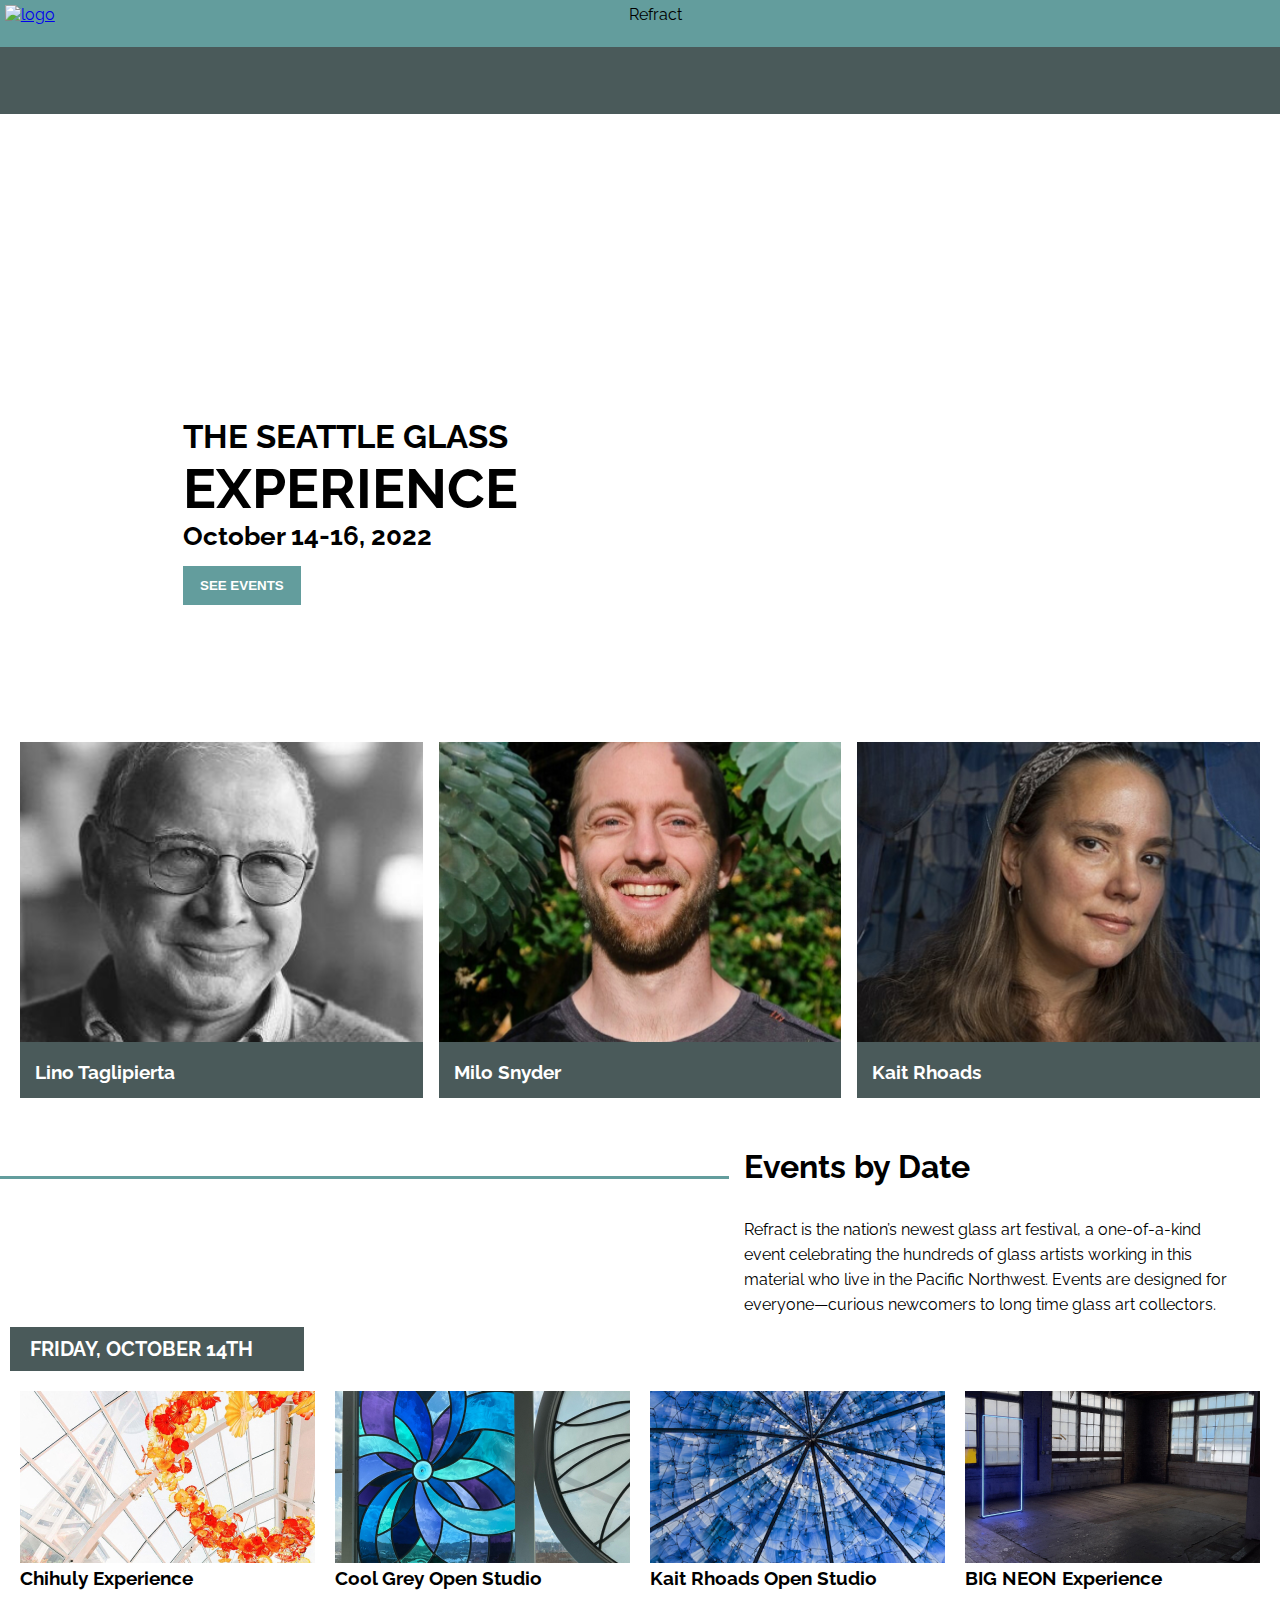
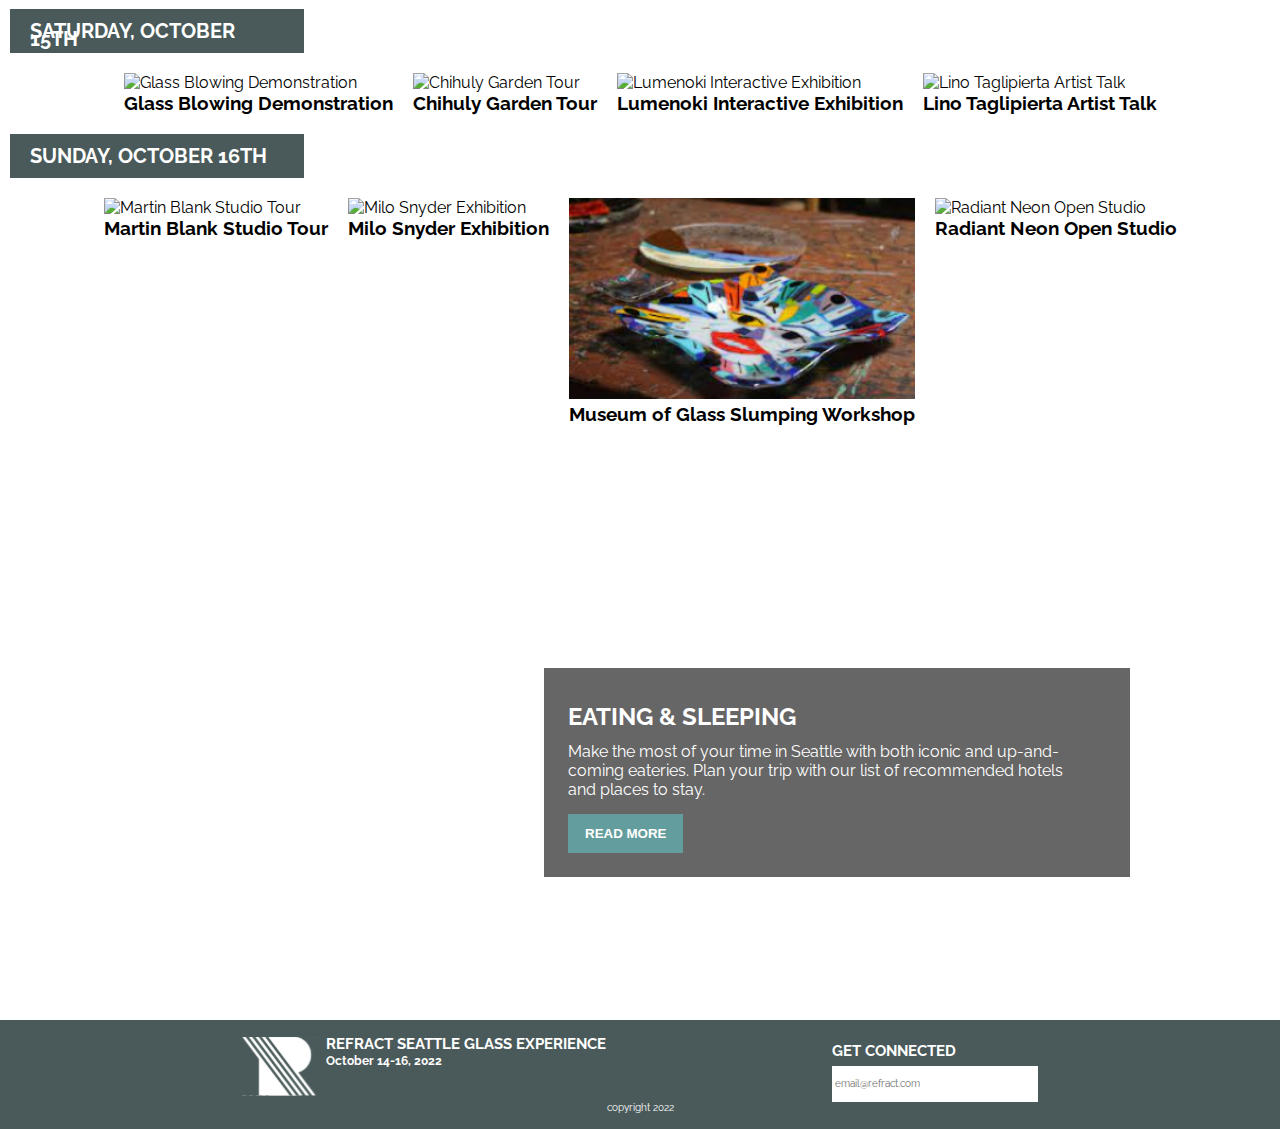
==== commit 68958933: "update" ====
--- a/index.html
+++ b/index.html
@@ -15,7 +15,10 @@
     <div class="top-nav">
         <div class="logo">
         <a href="index.html"><img src="images/Logo.svg" alt="logo"></a>
-        </div>
+        <h1></h1>
+        </div>
+
+        <div class="nav-title">Refract</div>
 
         <div class="top-social">
             <i class="fa-brands fa-instagram"></i>
